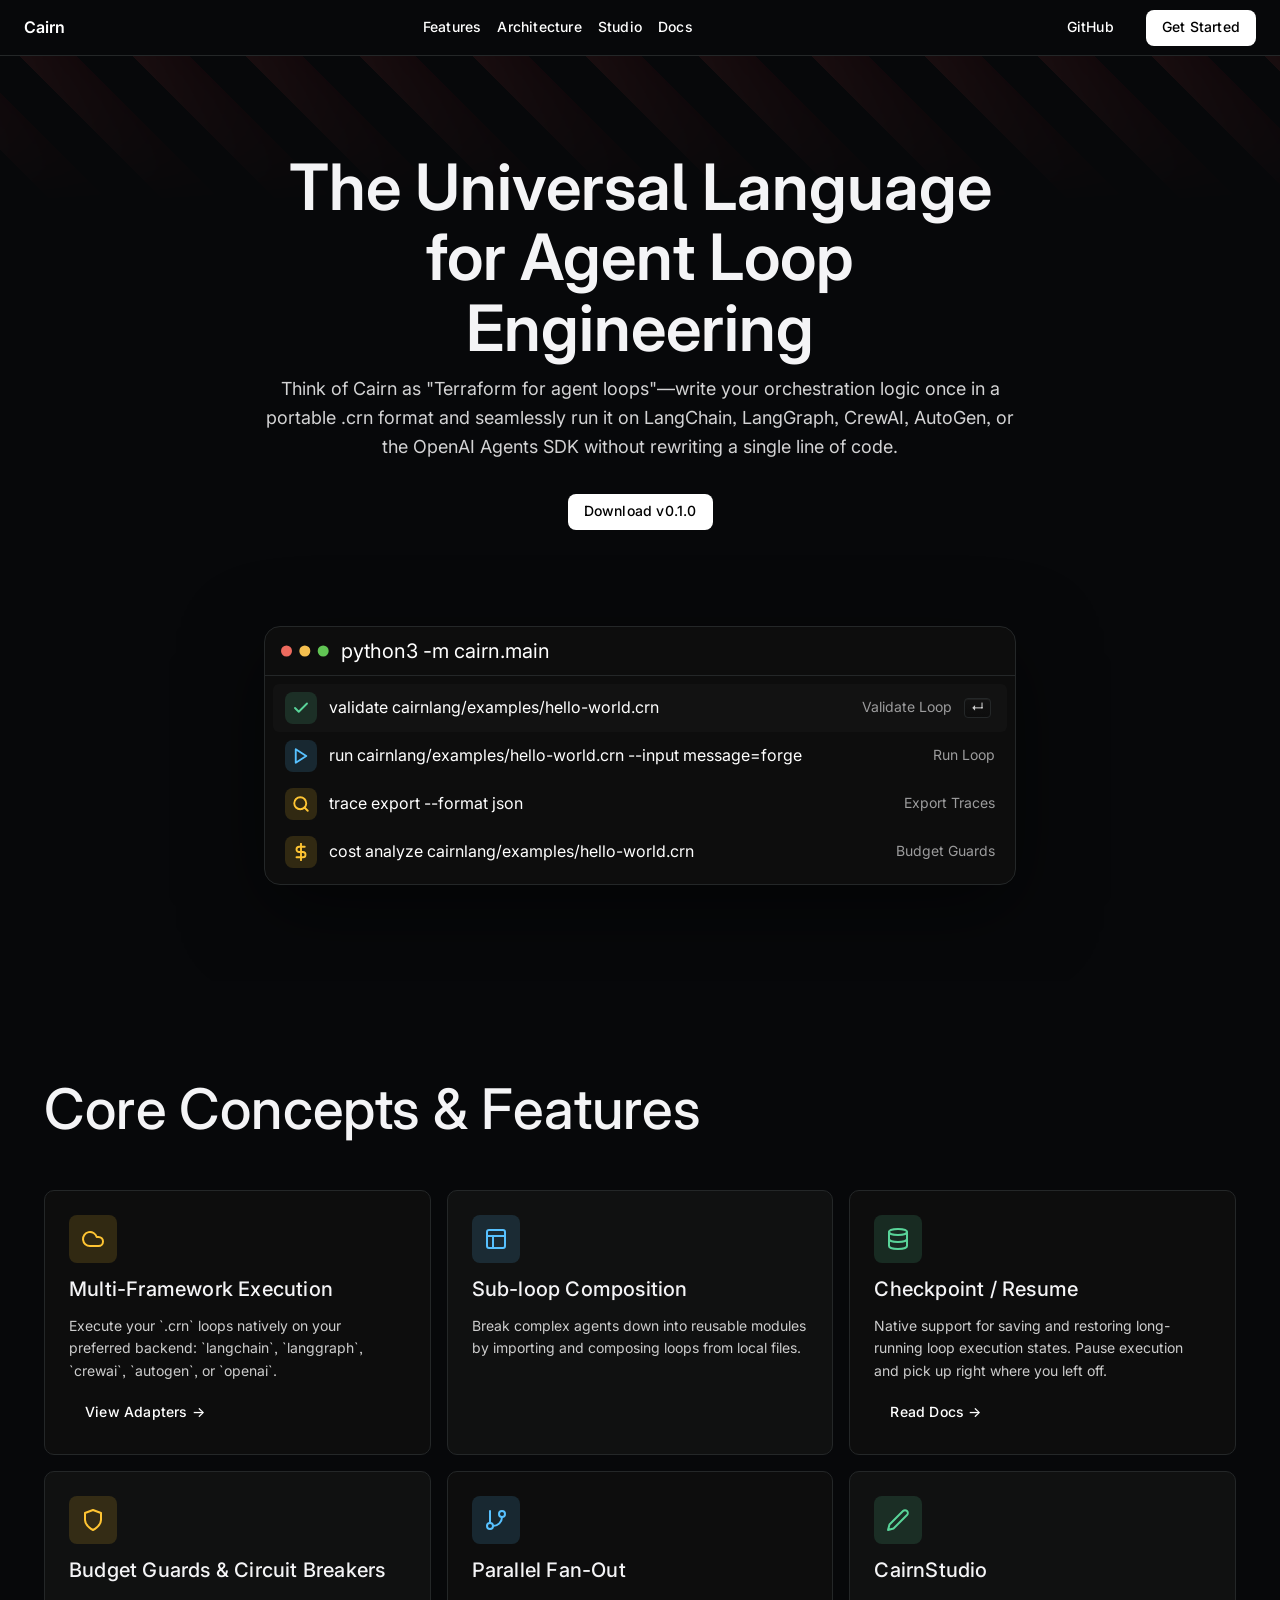
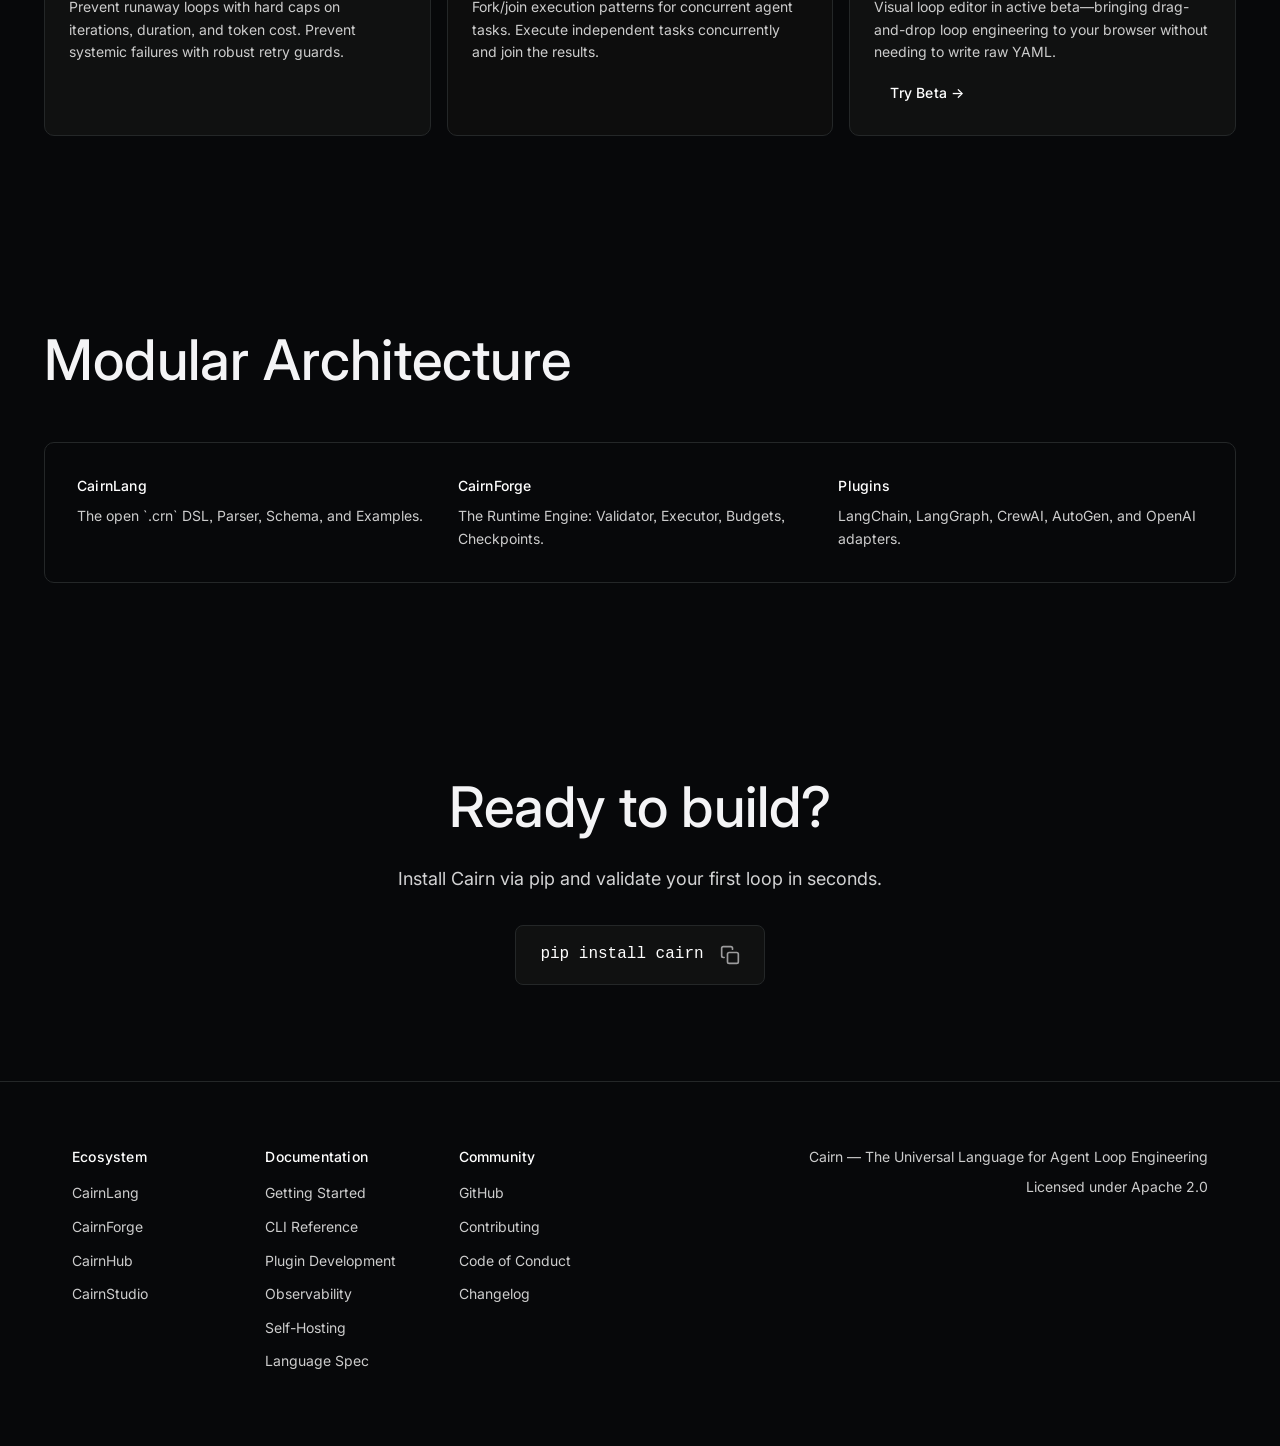
==== index.html @ 34c49c76 "docs: add landing page, design system, and hero illustration" ====
<!DOCTYPE html>
<html lang="en">
<head>
    <meta charset="UTF-8">
    <meta name="viewport" content="width=device-width, initial-scale=1.0">
    <title>Cairn — The Universal Language for Agent Loop Engineering</title>
    <link rel="preconnect" href="https://fonts.googleapis.com">
    <link rel="preconnect" href="https://fonts.gstatic.com" crossorigin>
    <link href="https://fonts.googleapis.com/css2?family=Inter:wght@400;500;600&display=swap" rel="stylesheet">
    <link rel="stylesheet" href="index.css">
    <style>
        html {
            scroll-behavior: smooth;
        }
    </style>
</head>
<body>

    <!-- Primary Nav -->
    <nav class="primary-nav">
        <a href="#" class="nav-brand">Cairn</a>
        <div class="nav-cluster">
            <a href="#features" class="nav-link">Features</a>
            <a href="#architecture" class="nav-link">Architecture</a>
            <a href="#studio" class="nav-link">Studio</a>
            <a href="#docs" class="nav-link">Docs</a>
        </div>
        <div class="nav-cluster">
            <a href="https://github.com/prantikmedhi/cairn" class="button-secondary" target="_blank" rel="noopener noreferrer">GitHub</a>
            <a href="#install" class="button-primary">Get Started</a>
        </div>
    </nav>

    <!-- Hero Stripe Band -->
    <section class="hero-stripe-band">
        <div class="container hero-content">
            <h1 class="display-xl">The Universal Language for Agent Loop Engineering</h1>
            <p class="body-lg">Think of Cairn as "Terraform for agent loops"—write your orchestration logic once in a portable .crn format and seamlessly run it on LangChain, LangGraph, CrewAI, AutoGen, or the OpenAI Agents SDK without rewriting a single line of code.</p>
            <a href="#install" class="button-primary" style="margin-bottom: 64px;">Download v0.1.0</a>
            
            <!-- Command Palette Mockup (CLI) -->
            <div class="command-palette-card">
                <div class="command-palette-header">
                    <svg width="52" height="12" viewBox="0 0 52 12" fill="none" xmlns="http://www.w3.org/2000/svg">
                        <circle cx="6" cy="6" r="6" fill="#ED6A5E"/>
                        <circle cx="26" cy="6" r="6" fill="#F4BF4F"/>
                        <circle cx="46" cy="6" r="6" fill="#61C554"/>
                    </svg>
                    <input type="text" class="command-palette-search" value="python3 -m cairn.main " readonly>
                </div>
                <div class="command-palette-body">
                    <div class="command-palette-row command-palette-row-active">
                        <div class="app-icon-tile green">
                            <svg width="18" height="18" viewBox="0 0 24 24" fill="none" stroke="currentColor" stroke-width="2.5" stroke-linecap="round" stroke-linejoin="round"><polyline points="20 6 9 17 4 12"></polyline></svg>
                        </div>
                        <span>validate cairnlang/examples/hello-world.crn</span>
                        <div class="palette-meta">
                            Validate Loop
                            <span class="keycap">↵</span>
                        </div>
                    </div>
                    <div class="command-palette-row">
                        <div class="app-icon-tile blue">
                            <svg width="18" height="18" viewBox="0 0 24 24" fill="none" stroke="currentColor" stroke-width="2.5" stroke-linecap="round" stroke-linejoin="round"><polygon points="5 3 19 12 5 21 5 3"></polygon></svg>
                        </div>
                        <span>run cairnlang/examples/hello-world.crn --input message=forge</span>
                        <div class="palette-meta">
                            Run Loop
                        </div>
                    </div>
                    <div class="command-palette-row">
                        <div class="app-icon-tile yellow">
                            <svg width="18" height="18" viewBox="0 0 24 24" fill="none" stroke="currentColor" stroke-width="2.5" stroke-linecap="round" stroke-linejoin="round"><circle cx="11" cy="11" r="8"></circle><line x1="21" y1="21" x2="16.65" y2="16.65"></line></svg>
                        </div>
                        <span>trace export --format json</span>
                        <div class="palette-meta">
                            Export Traces
                        </div>
                    </div>
                    <div class="command-palette-row">
                        <div class="app-icon-tile yellow">
                            <svg width="18" height="18" viewBox="0 0 24 24" fill="none" stroke="currentColor" stroke-width="2.5" stroke-linecap="round" stroke-linejoin="round"><line x1="12" y1="1" x2="12" y2="23"></line><path d="M17 5H9.5a3.5 3.5 0 0 0 0 7h5a3.5 3.5 0 0 1 0 7H6"></path></svg>
                        </div>
                        <span>cost analyze cairnlang/examples/hello-world.crn</span>
                        <div class="palette-meta">
                            Budget Guards
                        </div>
                    </div>
                </div>
            </div>
        </div>
    </section>

    <!-- Core Concepts / Features Section -->
    <section class="section" id="features">
        <div class="container">
            <h2 class="display-lg" style="margin-bottom: 48px;">Core Concepts & Features</h2>
            <div class="feature-grid">
                
                <div class="feature-card-dark">
                    <div class="app-icon-tile yellow" style="width: 48px; height: 48px;">
                        <svg width="24" height="24" viewBox="0 0 24 24" fill="none" stroke="currentColor" stroke-width="2" stroke-linecap="round" stroke-linejoin="round"><path d="M17.5 19H9a7 7 0 1 1 6.71-9h1.79a4.5 4.5 0 1 1 0 9Z"></path></svg>
                    </div>
                    <h3 class="heading-md">Multi-Framework Execution</h3>
                    <p class="body-sm text-mute">Execute your `.crn` loops natively on your preferred backend: `langchain`, `langgraph`, `crewai`, `autogen`, or `openai`.</p>
                    <a href="https://github.com/prantikmedhi/cairn/blob/main/docs/plugin-development.md" class="button-secondary" style="margin-top: auto; align-self: flex-start;" target="_blank" rel="noopener noreferrer">View Adapters →</a>
                </div>
                
                <div class="feature-card-dark" style="background-color: var(--surface-elevated);">
                    <div class="app-icon-tile blue" style="width: 48px; height: 48px;">
                        <svg width="24" height="24" viewBox="0 0 24 24" fill="none" stroke="currentColor" stroke-width="2" stroke-linecap="round" stroke-linejoin="round"><rect x="3" y="3" width="18" height="18" rx="2" ry="2"></rect><line x1="3" y1="9" x2="21" y2="9"></line><line x1="9" y1="21" x2="9" y2="9"></line></svg>
                    </div>
                    <h3 class="heading-md">Sub-loop Composition</h3>
                    <p class="body-sm text-mute">Break complex agents down into reusable modules by importing and composing loops from local files.</p>
                </div>
                
                <div class="feature-card-dark">
                    <div class="app-icon-tile green" style="width: 48px; height: 48px;">
                        <svg width="24" height="24" viewBox="0 0 24 24" fill="none" stroke="currentColor" stroke-width="2" stroke-linecap="round" stroke-linejoin="round"><ellipse cx="12" cy="5" rx="9" ry="3"></ellipse><path d="M21 12c0 1.66-4 3-9 3s-9-1.34-9-3"></path><path d="M3 5v14c0 1.66 4 3 9 3s9-1.34 9-3V5"></path></svg>
                    </div>
                    <h3 class="heading-md">Checkpoint / Resume</h3>
                    <p class="body-sm text-mute">Native support for saving and restoring long-running loop execution states. Pause execution and pick up right where you left off.</p>
                    <a href="https://github.com/prantikmedhi/cairn/blob/main/docs/getting-started.md" class="button-secondary" style="margin-top: auto; align-self: flex-start;" target="_blank" rel="noopener noreferrer">Read Docs →</a>
                </div>

                <div class="feature-card-dark" style="background-color: var(--surface-elevated);">
                    <div class="app-icon-tile yellow" style="width: 48px; height: 48px;">
                        <svg width="24" height="24" viewBox="0 0 24 24" fill="none" stroke="currentColor" stroke-width="2" stroke-linecap="round" stroke-linejoin="round"><path d="M12 22s8-4 8-10V5l-8-3-8 3v7c0 6 8 10 8 10z"></path></svg>
                    </div>
                    <h3 class="heading-md">Budget Guards & Circuit Breakers</h3>
                    <p class="body-sm text-mute">Prevent runaway loops with hard caps on iterations, duration, and token cost. Prevent systemic failures with robust retry guards.</p>
                </div>
                
                <div class="feature-card-dark">
                    <div class="app-icon-tile blue" style="width: 48px; height: 48px;">
                        <svg width="24" height="24" viewBox="0 0 24 24" fill="none" stroke="currentColor" stroke-width="2" stroke-linecap="round" stroke-linejoin="round"><line x1="6" y1="3" x2="6" y2="15"></line><circle cx="18" cy="6" r="3"></circle><circle cx="6" cy="18" r="3"></circle><path d="M18 9a9 9 0 0 1-9 9"></path></svg>
                    </div>
                    <h3 class="heading-md">Parallel Fan-Out</h3>
                    <p class="body-sm text-mute">Fork/join execution patterns for concurrent agent tasks. Execute independent tasks concurrently and join the results.</p>
                </div>
                
                <div class="feature-card-dark" style="background-color: var(--surface-elevated);" id="studio">
                    <div class="app-icon-tile green" style="width: 48px; height: 48px;">
                        <svg width="24" height="24" viewBox="0 0 24 24" fill="none" stroke="currentColor" stroke-width="2" stroke-linecap="round" stroke-linejoin="round"><path d="M17 3a2.828 2.828 0 1 1 4 4L7.5 20.5 2 22l1.5-5.5L17 3z"></path></svg>
                    </div>
                    <h3 class="heading-md">CairnStudio</h3>
                    <p class="body-sm text-mute">Visual loop editor in active beta—bringing drag-and-drop loop engineering to your browser without needing to write raw YAML.</p>
                    <a href="https://github.com/prantikmedhi/cairn/tree/main/cairnstudio" class="button-secondary" style="margin-top: auto; align-self: flex-start;" target="_blank" rel="noopener noreferrer">Try Beta →</a>
                </div>

            </div>
        </div>
    </section>

    <!-- Architecture Section -->
    <section class="section" id="architecture">
        <div class="container">
            <h2 class="display-lg" style="margin-bottom: 48px;">Modular Architecture</h2>
            <div class="feature-card-dark" style="background-color: var(--canvas); padding: var(--spacing-xxl);">
                <div class="feature-grid" style="grid-template-columns: repeat(3, 1fr);">
                    <div>
                        <h4 class="body-sm-strong" style="color: var(--on-dark); margin-bottom: 8px;">CairnLang</h4>
                        <p class="body-sm text-mute">The open `.crn` DSL, Parser, Schema, and Examples.</p>
                    </div>
                    <div>
                        <h4 class="body-sm-strong" style="color: var(--on-dark); margin-bottom: 8px;">CairnForge</h4>
                        <p class="body-sm text-mute">The Runtime Engine: Validator, Executor, Budgets, Checkpoints.</p>
                    </div>
                    <div>
                        <h4 class="body-sm-strong" style="color: var(--on-dark); margin-bottom: 8px;">Plugins</h4>
                        <p class="body-sm text-mute">LangChain, LangGraph, CrewAI, AutoGen, and OpenAI adapters.</p>
                    </div>
                </div>
            </div>
        </div>
    </section>

    <!-- Install Section -->
    <section class="section" id="install">
        <div class="container" style="text-align: center; max-width: 600px;">
            <h2 class="display-lg" style="margin-bottom: 24px;">Ready to build?</h2>
            <p class="body-lg" style="color: var(--charcoal); margin-bottom: 32px;">Install Cairn via pip and validate your first loop in seconds.</p>
            <div style="background-color: var(--surface-elevated); padding: 16px 24px; border-radius: var(--rounded-md); border: 1px solid var(--hairline); display: inline-flex; align-items: center; gap: 16px;">
                <code style="font-family: monospace; color: var(--on-dark); font-size: 16px; font-weight: 500;">pip install cairn</code>
                <div style="cursor: pointer; color: var(--mute); display: flex;" title="Copy to clipboard">
                    <svg width="20" height="20" viewBox="0 0 24 24" fill="none" stroke="currentColor" stroke-width="2" stroke-linecap="round" stroke-linejoin="round"><rect x="9" y="9" width="13" height="13" rx="2" ry="2"></rect><path d="M5 15H4a2 2 0 0 1-2-2V4a2 2 0 0 1 2-2h9a2 2 0 0 1 2 2v1"></path></svg>
                </div>
            </div>
        </div>
    </section>

    <!-- Footer -->
    <footer class="footer-section" id="docs">
        <div class="container">
            <div class="footer-grid">
                <div class="footer-col">
                    <h4 class="body-sm-strong">Ecosystem</h4>
                    <ul>
                        <li><a href="https://github.com/prantikmedhi/cairn/tree/main/cairnlang" class="body-sm" target="_blank" rel="noopener noreferrer">CairnLang</a></li>
                        <li><a href="https://github.com/prantikmedhi/cairn/tree/main/cairnforge" class="body-sm" target="_blank" rel="noopener noreferrer">CairnForge</a></li>
                        <li><a href="https://github.com/prantikmedhi/cairn/tree/main/cairnhub" class="body-sm" target="_blank" rel="noopener noreferrer">CairnHub</a></li>
                        <li><a href="https://github.com/prantikmedhi/cairn/tree/main/cairnstudio" class="body-sm" target="_blank" rel="noopener noreferrer">CairnStudio</a></li>
                    </ul>
                </div>
                <div class="footer-col">
                    <h4 class="body-sm-strong">Documentation</h4>
                    <ul>
                        <li><a href="https://github.com/prantikmedhi/cairn/blob/main/docs/getting-started.md" class="body-sm" target="_blank" rel="noopener noreferrer">Getting Started</a></li>
                        <li><a href="https://github.com/prantikmedhi/cairn/blob/main/docs/cli-reference.md" class="body-sm" target="_blank" rel="noopener noreferrer">CLI Reference</a></li>
                        <li><a href="https://github.com/prantikmedhi/cairn/blob/main/docs/plugin-development.md" class="body-sm" target="_blank" rel="noopener noreferrer">Plugin Development</a></li>
                        <li><a href="https://github.com/prantikmedhi/cairn/blob/main/docs/observability.md" class="body-sm" target="_blank" rel="noopener noreferrer">Observability</a></li>
                        <li><a href="https://github.com/prantikmedhi/cairn/blob/main/docs/self-hosting.md" class="body-sm" target="_blank" rel="noopener noreferrer">Self-Hosting</a></li>
                        <li><a href="https://github.com/prantikmedhi/cairn/blob/main/cairnlang/SPEC.md" class="body-sm" target="_blank" rel="noopener noreferrer">Language Spec</a></li>
                    </ul>
                </div>
                <div class="footer-col">
                    <h4 class="body-sm-strong">Community</h4>
                    <ul>
                        <li><a href="https://github.com/prantikmedhi/cairn" class="body-sm" target="_blank" rel="noopener noreferrer">GitHub</a></li>
                        <li><a href="https://github.com/prantikmedhi/cairn/blob/main/CONTRIBUTING.md" class="body-sm" target="_blank" rel="noopener noreferrer">Contributing</a></li>
                        <li><a href="https://github.com/prantikmedhi/cairn/blob/main/CODE_OF_CONDUCT.md" class="body-sm" target="_blank" rel="noopener noreferrer">Code of Conduct</a></li>
                        <li><a href="https://github.com/prantikmedhi/cairn/blob/main/CHANGELOG.md" class="body-sm" target="_blank" rel="noopener noreferrer">Changelog</a></li>
                    </ul>
                </div>
                <div class="footer-col" style="grid-column: span 3; text-align: right;">
                    <p class="body-sm text-mute" style="margin-bottom: 8px;">Cairn — The Universal Language for Agent Loop Engineering</p>
                    <p class="body-sm text-mute">Licensed under Apache 2.0</p>
                </div>
            </div>
        </div>
    </footer>

</body>
</html>
---- index.css ----
:root {
  /* Colors */
  --canvas: #07080a;
  --surface: #0d0d0d;
  --surface-elevated: #101111;
  --surface-card: #121212;
  --button-fg: #18191a;
  --hairline: #242728;
  --hairline-soft: rgba(255, 255, 255, 0.08);
  --hairline-strong: rgba(255, 255, 255, 0.16);
  
  --primary: #ffffff;
  --primary-pressed: #e8e8e8;
  --on-primary: #000000;
  
  --ink: #f4f4f6;
  --body: #cdcdcd;
  --charcoal: #d3d3d4;
  --mute: #9c9c9d;
  --ash: #6a6b6c;
  --stone: #434345;
  --on-dark: #ffffff;
  --on-dark-mute: rgba(255, 255, 255, 0.72);
  
  --accent-blue: #57c1ff;
  --accent-blue-soft: rgba(87, 193, 255, 0.15);
  --accent-red: #ff6161;
  --accent-red-soft: rgba(255, 97, 97, 0.15);
  --accent-green: #59d499;
  --accent-green-soft: rgba(89, 212, 153, 0.15);
  --accent-yellow: #ffc533;
  --accent-yellow-soft: rgba(255, 197, 51, 0.15);
  
  --hero-stripe-start: #ff5757;
  --hero-stripe-end: #a1131a;
  --key-bg-start: #121212;
  --key-bg-end: #0d0d0d;
  
  /* Border Radius */
  --rounded-none: 0px;
  --rounded-xs: 4px;
  --rounded-sm: 6px;
  --rounded-md: 8px;
  --rounded-lg: 10px;
  --rounded-xl: 16px;
  --rounded-full: 9999px;
  
  /* Spacing */
  --spacing-xxs: 2px;
  --spacing-xs: 4px;
  --spacing-sm: 8px;
  --spacing-md: 12px;
  --spacing-lg: 16px;
  --spacing-xl: 24px;
  --spacing-xxl: 32px;
  --spacing-section: 96px;
}

* {
  box-sizing: border-box;
  margin: 0;
  padding: 0;
}

body {
  background-color: var(--canvas);
  color: var(--body);
  font-family: 'Inter', system-ui, sans-serif;
  font-feature-settings: "calt", "kern", "liga", "ss03";
  line-height: 1.6;
  -webkit-font-smoothing: antialiased;
}

/* Typography Hierarchy */
.display-xl {
  font-size: 64px;
  font-weight: 600;
  line-height: 1.1;
  letter-spacing: 0;
  color: var(--ink);
  font-feature-settings: "kern", "ss02", "ss03", "ss08";
}

.display-lg {
  font-size: 56px;
  font-weight: 500;
  line-height: 1.17;
  letter-spacing: 0.2px;
  color: var(--ink);
}

.heading-xl {
  font-size: 24px;
  font-weight: 500;
  line-height: 1.6;
  letter-spacing: 0.2px;
  color: var(--ink);
}

.heading-lg {
  font-size: 22px;
  font-weight: 500;
  line-height: 1.15;
  letter-spacing: 0;
  color: var(--ink);
}

.heading-md {
  font-size: 20px;
  font-weight: 500;
  line-height: 1.4;
  letter-spacing: 0.2px;
  color: var(--ink);
}

.heading-sm {
  font-size: 18px;
  font-weight: 500;
  line-height: 1.4;
  letter-spacing: 0.2px;
  color: var(--ink);
}

.body-lg {
  font-size: 18px;
  font-weight: 400;
  line-height: 1.6;
  letter-spacing: 0;
}

.body-md {
  font-size: 16px;
  font-weight: 400;
  line-height: 1.6;
  letter-spacing: 0;
}

.body-strong {
  font-size: 16px;
  font-weight: 500;
  line-height: 1.4;
  letter-spacing: 0.2px;
}

.body-sm {
  font-size: 14px;
  font-weight: 400;
  line-height: 1.6;
  letter-spacing: 0;
}

.body-sm-strong {
  font-size: 14px;
  font-weight: 500;
  line-height: 1.6;
  letter-spacing: 0.2px;
}

.caption-md {
  font-size: 13px;
  font-weight: 400;
  line-height: 1.4;
  letter-spacing: 0.1px;
}

.caption-sm {
  font-size: 12px;
  font-weight: 400;
  line-height: 1.5;
  letter-spacing: 0.4px;
}

a {
  color: var(--on-dark);
  text-decoration: none;
}

a:hover {
  text-decoration: underline;
}

a.button-primary, a.button-secondary {
  text-decoration: none;
}

/* Layout */
.container {
  max-width: 1240px;
  margin: 0 auto;
  padding: 0 24px;
}

.section {
  padding: var(--spacing-section) 0;
}

/* Components */

/* Buttons */
.button-primary {
  display: inline-flex;
  align-items: center;
  justify-content: center;
  background-color: var(--primary);
  color: var(--on-primary);
  font-size: 14px;
  font-weight: 500;
  line-height: 1.6;
  letter-spacing: 0.2px;
  padding: 8px 16px;
  border-radius: var(--rounded-md);
  border: none;
  cursor: pointer;
  transition: background-color 0.15s ease;
  height: 36px;
}

.button-primary:hover,
.button-primary:active {
  background-color: var(--primary-pressed);
}

.button-secondary {
  display: inline-flex;
  align-items: center;
  justify-content: center;
  background-color: transparent;
  color: var(--on-dark);
  font-size: 14px;
  font-weight: 500;
  line-height: 1.6;
  letter-spacing: 0.2px;
  padding: 8px 16px;
  border-radius: var(--rounded-md);
  border: none;
  cursor: pointer;
  transition: opacity 0.15s ease;
  height: 36px;
}

.button-secondary:hover {
  opacity: 0.8;
}

.button-tertiary {
  display: inline-flex;
  align-items: center;
  justify-content: center;
  background-color: var(--surface-elevated);
  color: var(--on-dark);
  font-size: 14px;
  font-weight: 500;
  line-height: 1.6;
  letter-spacing: 0.2px;
  padding: 8px 16px;
  border-radius: var(--rounded-md);
  border: none;
  cursor: pointer;
  height: 36px;
}

.button-tertiary:hover {
  background-color: var(--hairline);
}

/* Nav */
.primary-nav {
  display: flex;
  align-items: center;
  justify-content: space-between;
  height: 56px;
  border-bottom: 1px solid var(--hairline);
  padding: 0 24px;
}

.nav-cluster {
  display: flex;
  align-items: center;
  gap: var(--spacing-lg);
}

.nav-link {
  color: var(--on-dark);
  font-size: 14px;
  font-weight: 500;
  letter-spacing: 0.2px;
  text-decoration: none;
}

.nav-link:hover {
  text-decoration: none;
  opacity: 0.8;
}

.nav-brand {
  font-size: 16px;
  font-weight: 600;
  color: var(--on-dark);
  text-decoration: none;
}
.nav-brand:hover {
  text-decoration: none;
}

/* Hero Stripe */
.hero-stripe-band {
  position: relative;
  overflow: hidden;
  padding: var(--spacing-section) 0;
}

.hero-stripe-band::before {
  content: "";
  position: absolute;
  top: -150px;
  left: 0;
  right: 0;
  height: 300px;
  background: repeating-linear-gradient(
    45deg,
    transparent,
    transparent 40px,
    var(--hero-stripe-start) 40px,
    var(--hero-stripe-end) 80px
  );
  opacity: 0.15;
  mask-image: linear-gradient(to bottom, black 0%, transparent 100%);
  -webkit-mask-image: linear-gradient(to bottom, black 0%, transparent 100%);
  z-index: 0;
}

.hero-content {
  position: relative;
  z-index: 1;
  text-align: center;
  max-width: 800px;
  margin: 0 auto;
}

.hero-content .display-xl {
  margin-bottom: var(--spacing-md);
}

.hero-content .body-lg {
  margin-bottom: var(--spacing-xxl);
  color: var(--charcoal);
}

/* Keycap */
.keycap {
  display: inline-flex;
  align-items: center;
  justify-content: center;
  background: linear-gradient(to bottom, var(--key-bg-start), var(--key-bg-end));
  border: 1px solid var(--hairline);
  color: var(--body);
  font-size: 13px;
  font-weight: 400;
  padding: 1px 6px;
  height: 20px;
  border-radius: var(--rounded-xs);
  margin: 0 4px;
  box-shadow: inset 0 1px 0 rgba(255,255,255,0.05);
}

/* Cards */
.feature-card-dark {
  background-color: var(--surface);
  border: 1px solid var(--hairline);
  border-radius: var(--rounded-lg);
  padding: var(--spacing-xl);
  display: flex;
  flex-direction: column;
  gap: var(--spacing-md);
}

.feature-grid {
  display: grid;
  grid-template-columns: repeat(3, 1fr);
  gap: var(--spacing-lg);
}

/* Command Palette Mockup */
.command-palette-card {
  background-color: var(--surface);
  border: 1px solid var(--hairline);
  border-radius: var(--rounded-xl);
  overflow: hidden;
  margin-top: var(--spacing-xxl);
  box-shadow: 0 24px 80px rgba(0,0,0,0.5); /* Not in spec strictly but mockups imply depth visually on page even if no dropshadows on cards. Wait, spec says "no drop shadows in the system". Removed shadow. */
  width: 100%;
  max-width: 800px;
  margin-left: auto;
  margin-right: auto;
  text-align: left;
}

.command-palette-header {
  display: flex;
  align-items: center;
  padding: 12px 16px;
  border-bottom: 1px solid var(--hairline);
}

.command-palette-search {
  background: transparent;
  border: none;
  color: var(--on-dark);
  font-size: 20px;
  width: 100%;
  margin-left: 12px;
  outline: none;
  font-family: 'Inter', sans-serif;
  font-weight: 400;
}

.command-palette-body {
  padding: 8px;
}

.command-palette-row {
  display: flex;
  align-items: center;
  padding: 8px 12px;
  border-radius: var(--rounded-sm);
  color: var(--on-dark);
  font-size: 16px;
  cursor: default;
}

.command-palette-row-active {
  background-color: var(--surface-card);
}

.app-icon-tile {
  width: 32px;
  height: 32px;
  border-radius: var(--rounded-md);
  background-color: var(--surface-card);
  margin-right: 12px;
  display: flex;
  align-items: center;
  justify-content: center;
  font-size: 16px;
}

.app-icon-tile.yellow { background-color: var(--accent-yellow-soft); color: var(--accent-yellow); }
.app-icon-tile.blue { background-color: var(--accent-blue-soft); color: var(--accent-blue); }
.app-icon-tile.green { background-color: var(--accent-green-soft); color: var(--accent-green); }

.palette-meta {
  margin-left: auto;
  display: flex;
  align-items: center;
  gap: 8px;
  color: var(--mute);
  font-size: 14px;
}

/* Footer */
.footer-section {
  border-top: 1px solid var(--hairline);
  padding: 64px 48px;
}

.footer-grid {
  display: grid;
  grid-template-columns: repeat(6, 1fr);
  gap: var(--spacing-xl);
}

.footer-col h4 {
  color: var(--on-dark);
  margin-bottom: var(--spacing-md);
}

.footer-col ul {
  list-style: none;
}

.footer-col ul li {
  margin-bottom: var(--spacing-sm);
}

.footer-col ul li a {
  color: var(--body);
}

@media (max-width: 1024px) {
  .feature-grid {
    grid-template-columns: repeat(2, 1fr);
  }
}

@media (max-width: 768px) {
  .feature-grid {
    grid-template-columns: 1fr;
  }
  .display-xl {
    font-size: 44px;
  }
  .footer-grid {
    grid-template-columns: repeat(3, 1fr);
  }
}

@media (max-width: 480px) {
  .display-xl {
    font-size: 36px;
  }
  .footer-grid {
    grid-template-columns: 1fr;
  }
}
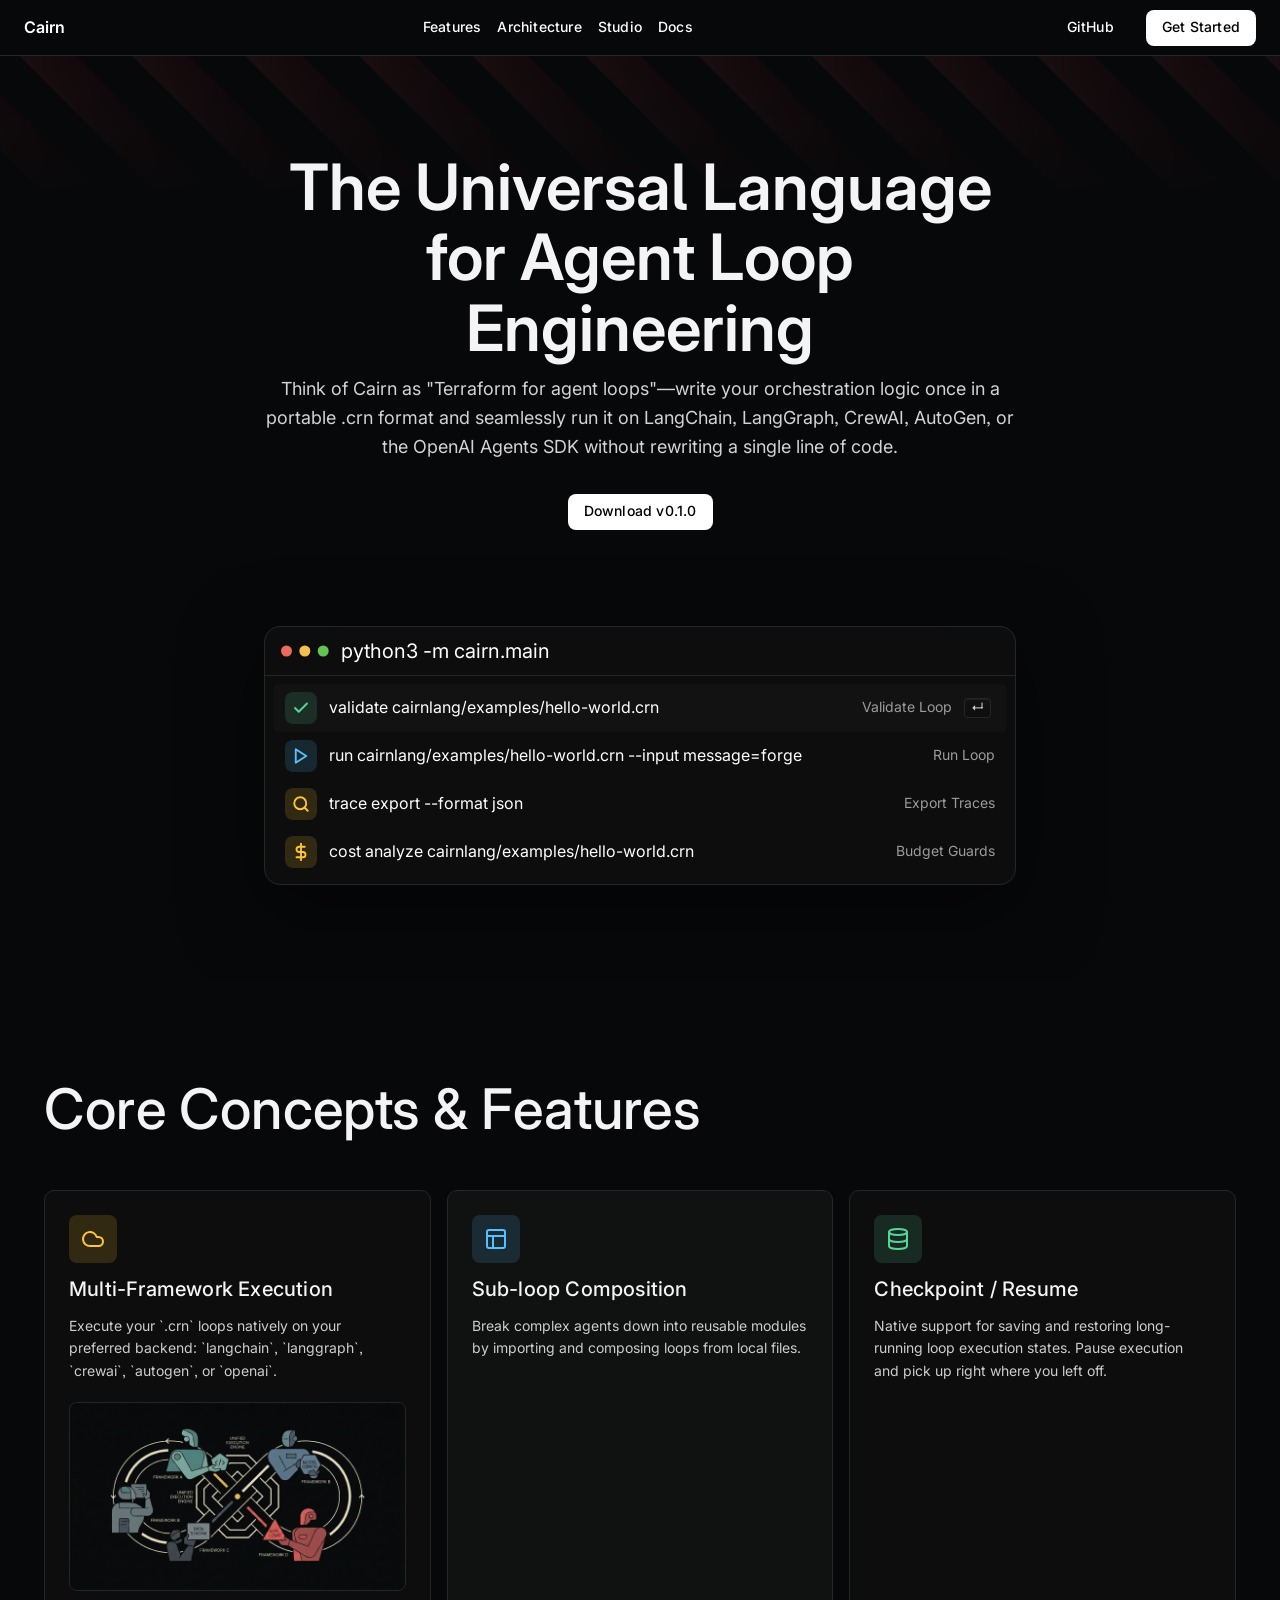
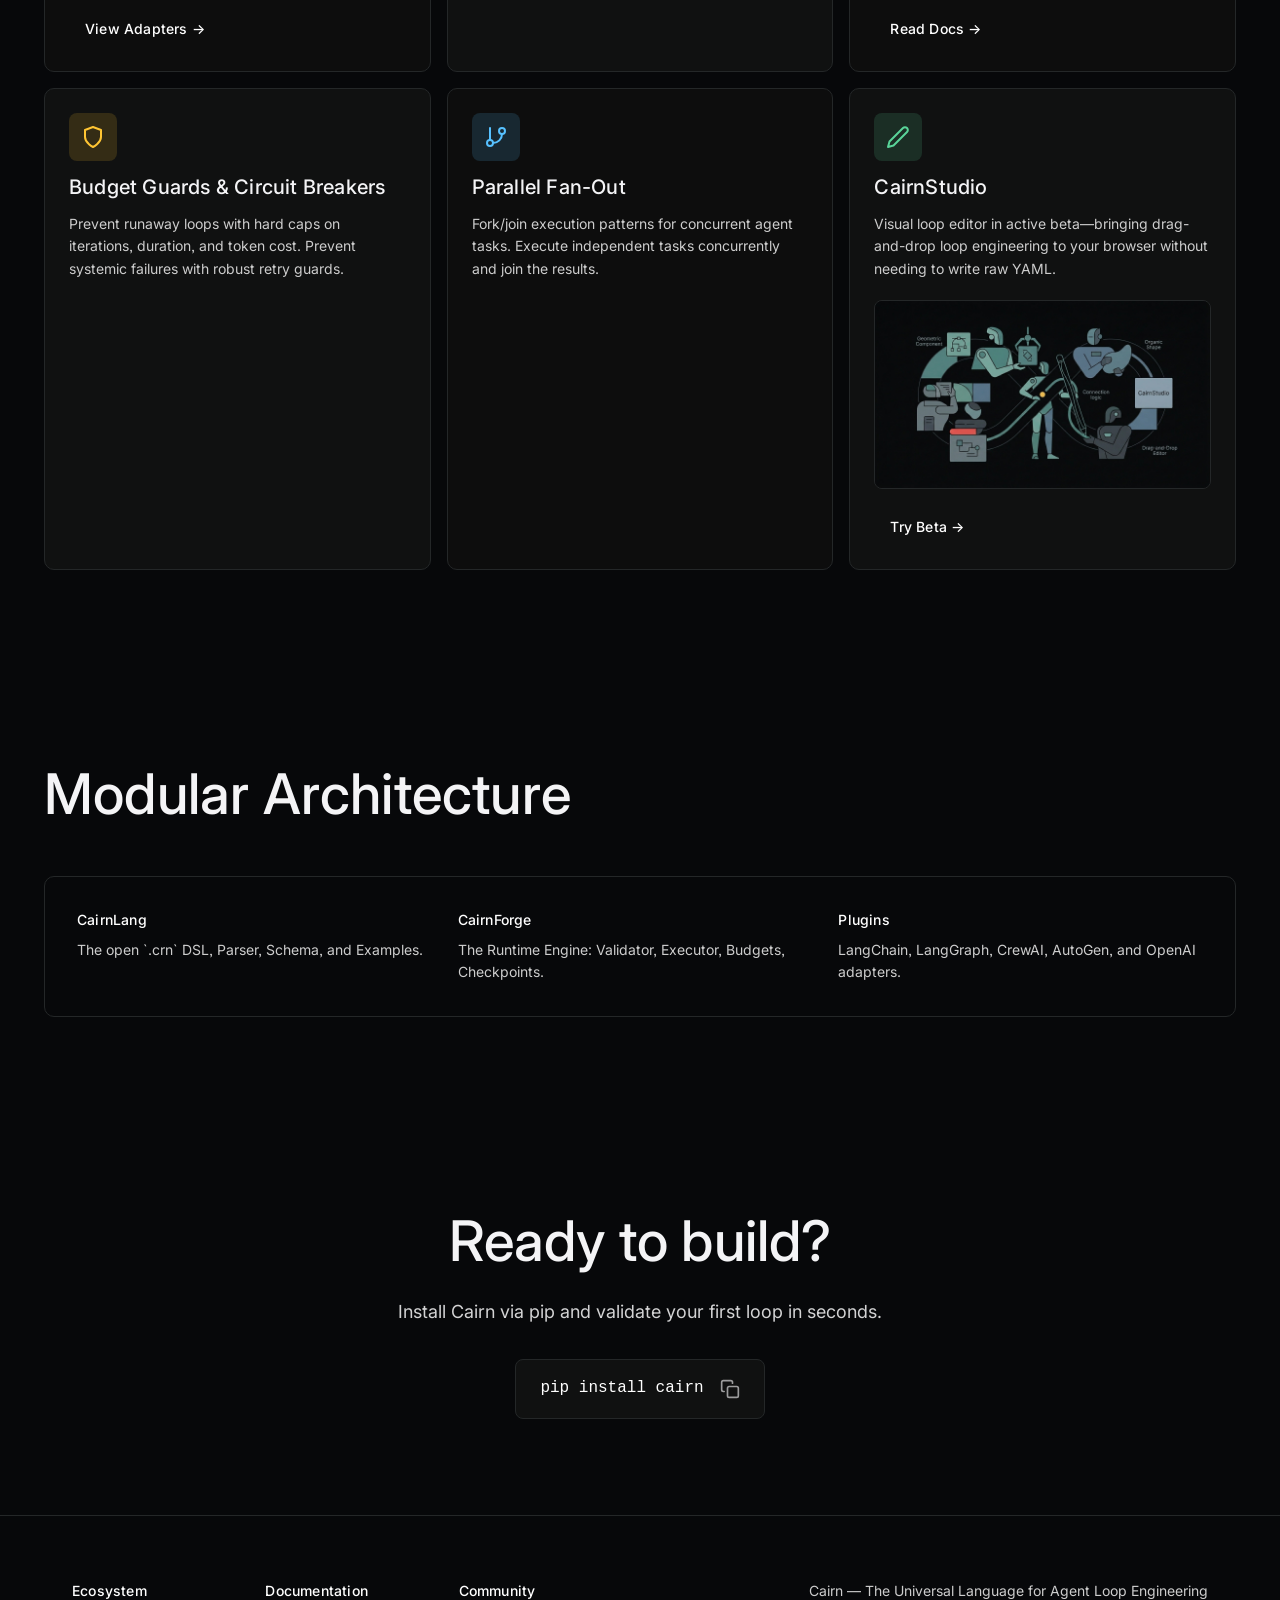
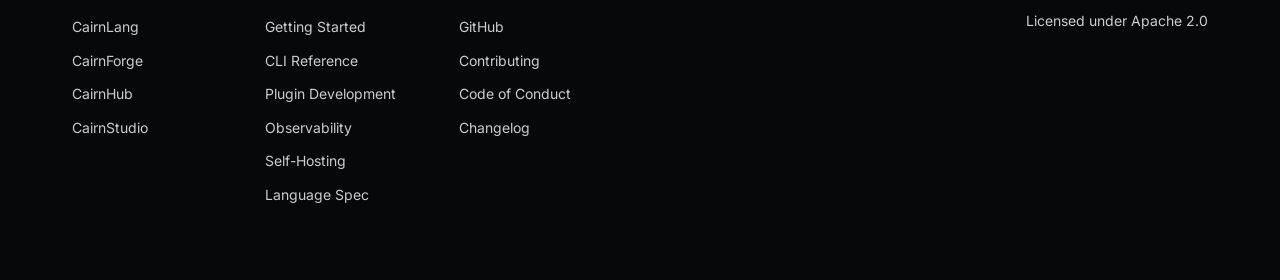
==== commit 651554a6: "docs: update illustrations to consistent flat vector aesthetic" ====
--- a/index.html
+++ b/index.html
@@ -4,6 +4,13 @@
     <meta charset="UTF-8">
     <meta name="viewport" content="width=device-width, initial-scale=1.0">
     <title>Cairn — The Universal Language for Agent Loop Engineering</title>
+    <!-- Open Graph Meta Tags -->
+    <meta property="og:title" content="Cairn — The Universal Language for Agent Loop Engineering">
+    <meta property="og:description" content="Think of Cairn as 'Terraform for agent loops'—write your orchestration logic once in a portable .crn format and seamlessly run it on LangChain, LangGraph, CrewAI, AutoGen, or the OpenAI Agents SDK.">
+    <meta property="og:image" content="https://raw.githubusercontent.com/prantikmedhi/cairn/main/docs/assets/cairn_og_image.jpg">
+    <meta property="og:url" content="https://github.com/prantikmedhi/cairn">
+    <meta property="og:type" content="website">
+    <meta name="twitter:card" content="summary_large_image">
     <link rel="preconnect" href="https://fonts.googleapis.com">
     <link rel="preconnect" href="https://fonts.gstatic.com" crossorigin>
     <link href="https://fonts.googleapis.com/css2?family=Inter:wght@400;500;600&display=swap" rel="stylesheet">
@@ -103,6 +110,7 @@
                     </div>
                     <h3 class="heading-md">Multi-Framework Execution</h3>
                     <p class="body-sm text-mute">Execute your `.crn` loops natively on your preferred backend: `langchain`, `langgraph`, `crewai`, `autogen`, or `openai`.</p>
+                    <img src="docs/assets/cairn_frameworks.jpg" alt="Frameworks Illustration" style="width: 100%; border-radius: var(--rounded-md); border: 1px solid var(--hairline); margin: 8px 0;">
                     <a href="https://github.com/prantikmedhi/cairn/blob/main/docs/plugin-development.md" class="button-secondary" style="margin-top: auto; align-self: flex-start;" target="_blank" rel="noopener noreferrer">View Adapters →</a>
                 </div>
                 
@@ -145,6 +153,7 @@
                     </div>
                     <h3 class="heading-md">CairnStudio</h3>
                     <p class="body-sm text-mute">Visual loop editor in active beta—bringing drag-and-drop loop engineering to your browser without needing to write raw YAML.</p>
+                    <img src="docs/assets/cairn_studio.jpg" alt="CairnStudio Interface" style="width: 100%; border-radius: var(--rounded-md); border: 1px solid var(--hairline); margin: 8px 0;">
                     <a href="https://github.com/prantikmedhi/cairn/tree/main/cairnstudio" class="button-secondary" style="margin-top: auto; align-self: flex-start;" target="_blank" rel="noopener noreferrer">Try Beta →</a>
                 </div>
 
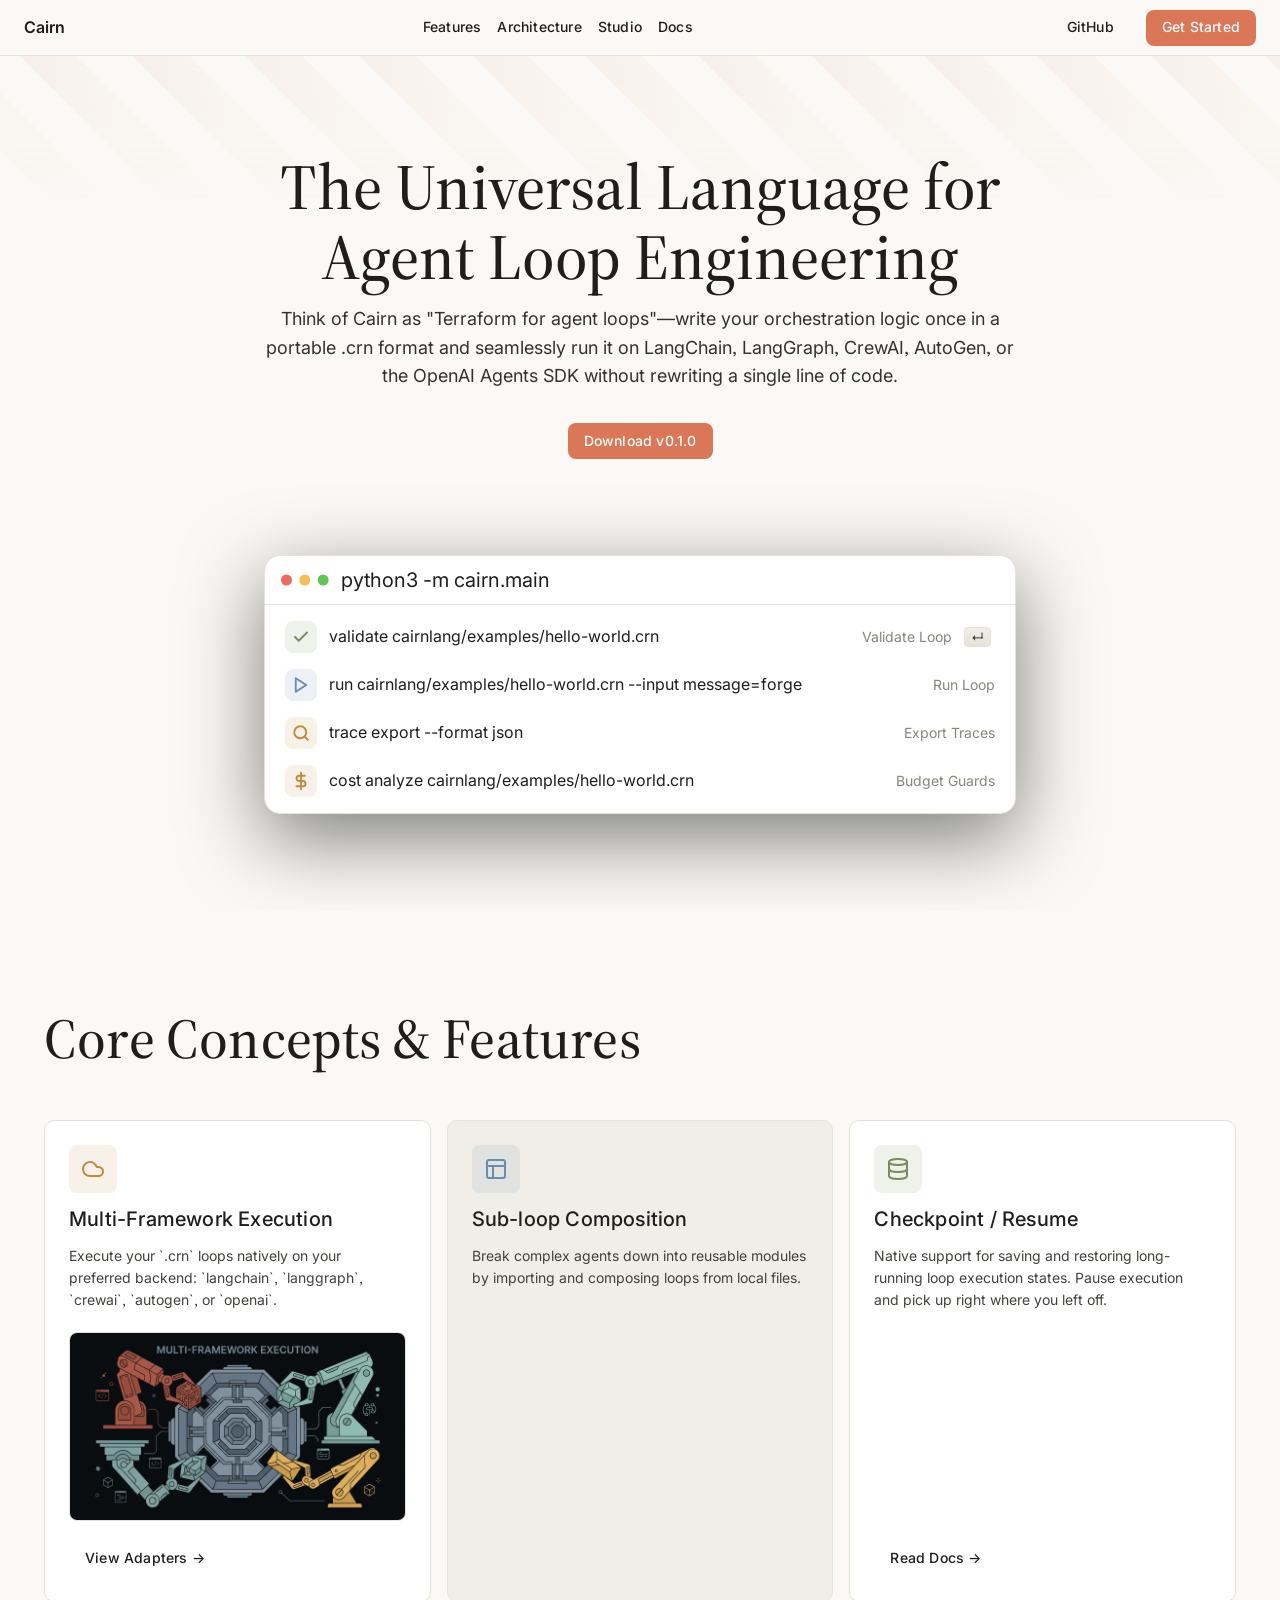
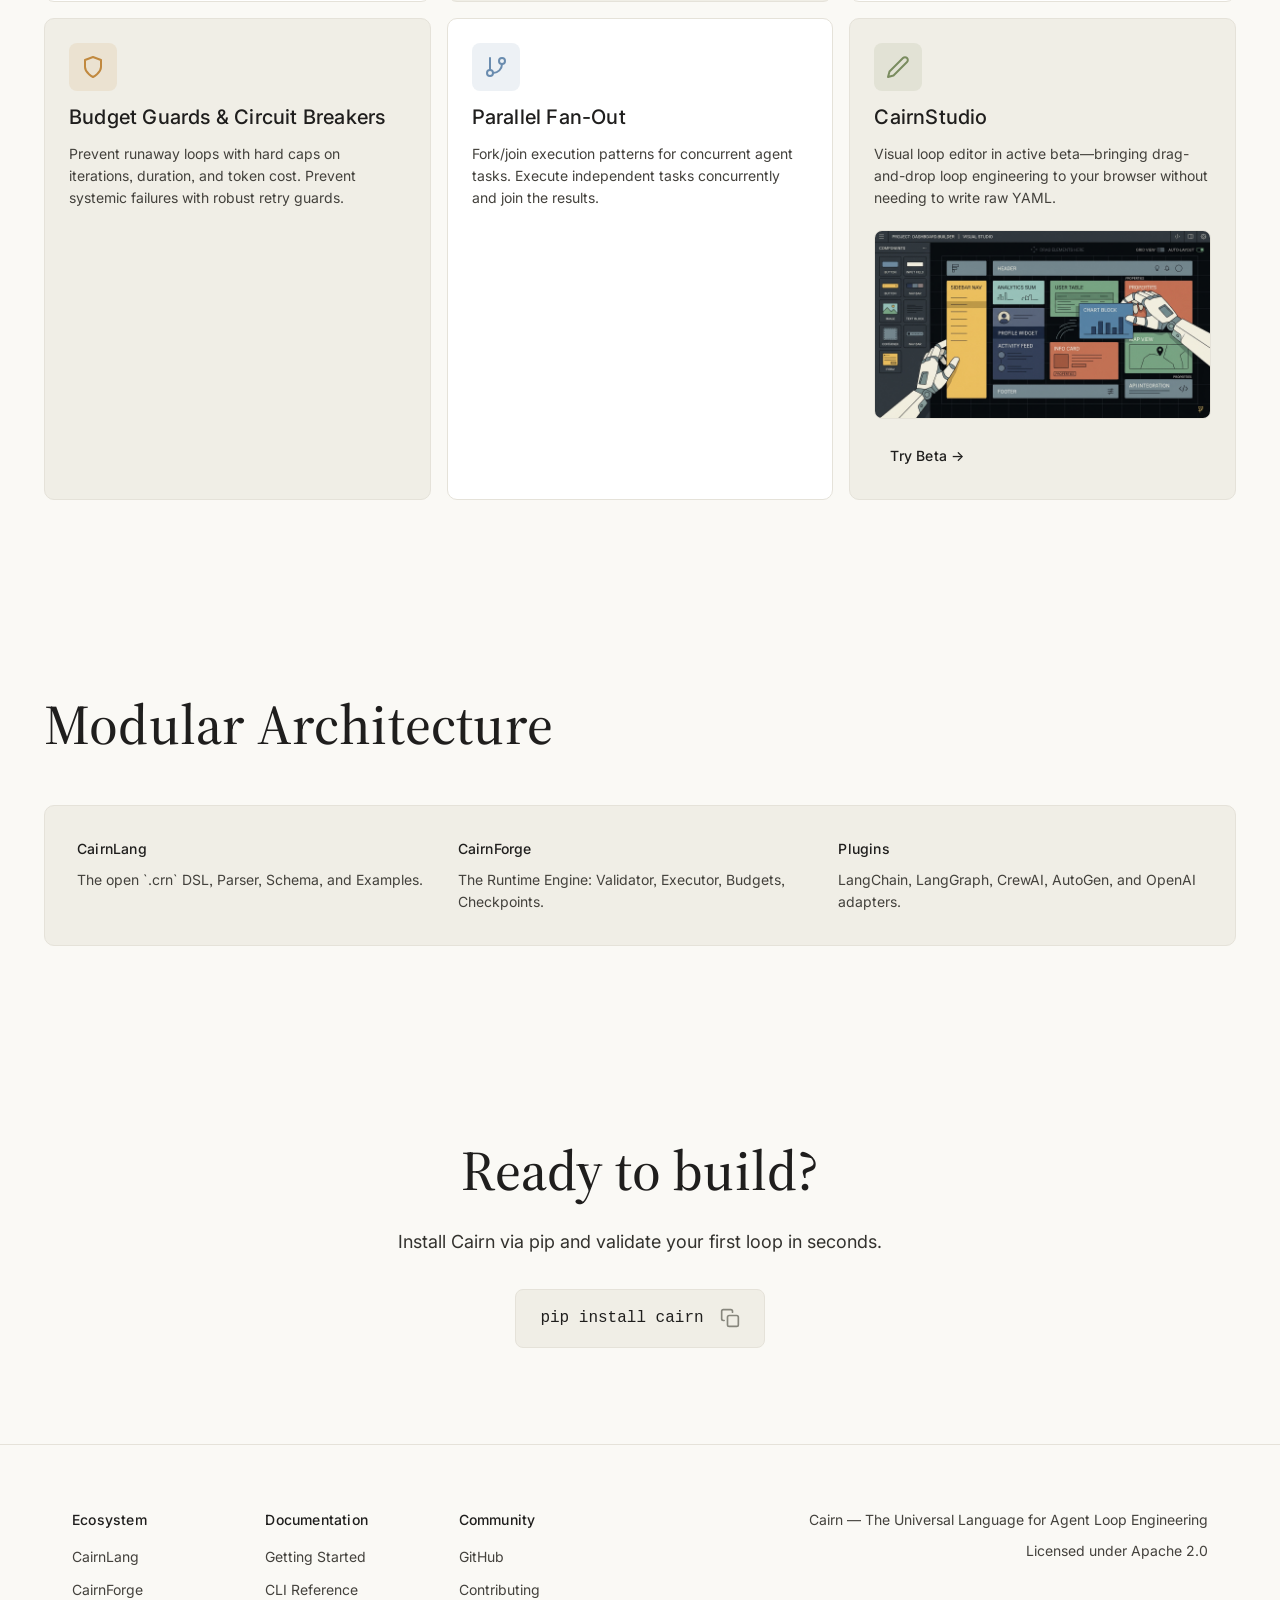
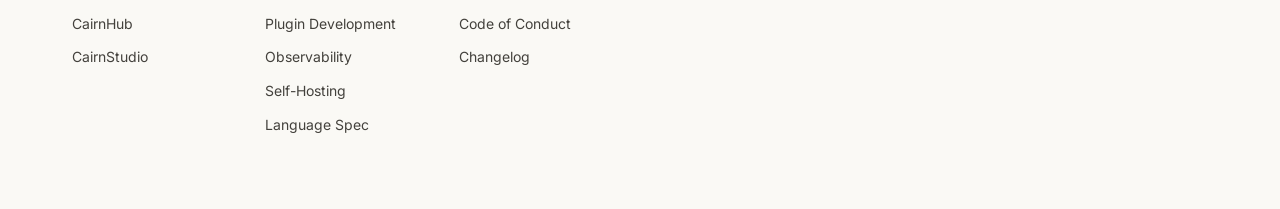
==== commit 4d9829ca: "feat(design): apply Claude-style warm light theme to landing page Swap dark near-black theme for cre" ====
--- a/index.html
+++ b/index.html
@@ -13,7 +13,7 @@
     <meta name="twitter:card" content="summary_large_image">
     <link rel="preconnect" href="https://fonts.googleapis.com">
     <link rel="preconnect" href="https://fonts.gstatic.com" crossorigin>
-    <link href="https://fonts.googleapis.com/css2?family=Inter:wght@400;500;600&display=swap" rel="stylesheet">
+    <link href="https://fonts.googleapis.com/css2?family=Inter:wght@400;500;600&family=Source+Serif+4:opsz,wght@8..60,400;8..60,500;8..60,600&display=swap" rel="stylesheet">
     <link rel="stylesheet" href="index.css">
     <style>
         html {
@@ -165,7 +165,7 @@
     <section class="section" id="architecture">
         <div class="container">
             <h2 class="display-lg" style="margin-bottom: 48px;">Modular Architecture</h2>
-            <div class="feature-card-dark" style="background-color: var(--canvas); padding: var(--spacing-xxl);">
+            <div class="feature-card-dark" style="background-color: var(--surface-elevated); padding: var(--spacing-xxl);">
                 <div class="feature-grid" style="grid-template-columns: repeat(3, 1fr);">
                     <div>
                         <h4 class="body-sm-strong" style="color: var(--on-dark); margin-bottom: 8px;">CairnLang</h4>
--- a/index.css
+++ b/index.css
@@ -1,40 +1,40 @@
 :root {
-  /* Colors */
-  --canvas: #07080a;
-  --surface: #0d0d0d;
-  --surface-elevated: #101111;
-  --surface-card: #121212;
-  --button-fg: #18191a;
-  --hairline: #242728;
-  --hairline-soft: rgba(255, 255, 255, 0.08);
-  --hairline-strong: rgba(255, 255, 255, 0.16);
-  
-  --primary: #ffffff;
-  --primary-pressed: #e8e8e8;
-  --on-primary: #000000;
-  
-  --ink: #f4f4f6;
-  --body: #cdcdcd;
-  --charcoal: #d3d3d4;
-  --mute: #9c9c9d;
-  --ash: #6a6b6c;
-  --stone: #434345;
-  --on-dark: #ffffff;
-  --on-dark-mute: rgba(255, 255, 255, 0.72);
-  
-  --accent-blue: #57c1ff;
-  --accent-blue-soft: rgba(87, 193, 255, 0.15);
-  --accent-red: #ff6161;
-  --accent-red-soft: rgba(255, 97, 97, 0.15);
-  --accent-green: #59d499;
-  --accent-green-soft: rgba(89, 212, 153, 0.15);
-  --accent-yellow: #ffc533;
-  --accent-yellow-soft: rgba(255, 197, 51, 0.15);
-  
-  --hero-stripe-start: #ff5757;
-  --hero-stripe-end: #a1131a;
-  --key-bg-start: #121212;
-  --key-bg-end: #0d0d0d;
+  /* Colors — Claude-style warm light theme */
+  --canvas: #faf9f5;
+  --surface: #ffffff;
+  --surface-elevated: #f0eee6;
+  --surface-card: #ffffff;
+  --button-fg: #ffffff;
+  --hairline: #e5e2d9;
+  --hairline-soft: rgba(31, 30, 28, 0.06);
+  --hairline-strong: rgba(31, 30, 28, 0.14);
+
+  --primary: #d97757;
+  --primary-pressed: #c2643f;
+  --on-primary: #ffffff;
+
+  --ink: #1f1e1d;
+  --body: #43413c;
+  --charcoal: #33322e;
+  --mute: #87867d;
+  --ash: #a8a599;
+  --stone: #d8d5c9;
+  --on-dark: #1f1e1d;
+  --on-dark-mute: rgba(31, 30, 28, 0.72);
+
+  --accent-blue: #6a8caf;
+  --accent-blue-soft: rgba(106, 140, 175, 0.12);
+  --accent-red: #bd5d3a;
+  --accent-red-soft: rgba(189, 93, 58, 0.12);
+  --accent-green: #7a8c5f;
+  --accent-green-soft: rgba(122, 140, 95, 0.12);
+  --accent-yellow: #c1893f;
+  --accent-yellow-soft: rgba(193, 137, 63, 0.12);
+
+  --hero-stripe-start: #d97757;
+  --hero-stripe-end: #edb08a;
+  --key-bg-start: #f0eee6;
+  --key-bg-end: #e5e2d9;
   
   /* Border Radius */
   --rounded-none: 0px;
@@ -73,8 +73,9 @@
 
 /* Typography Hierarchy */
 .display-xl {
+  font-family: 'Source Serif 4', Georgia, serif;
   font-size: 64px;
-  font-weight: 600;
+  font-weight: 500;
   line-height: 1.1;
   letter-spacing: 0;
   color: var(--ink);
@@ -82,6 +83,7 @@
 }
 
 .display-lg {
+  font-family: 'Source Serif 4', Georgia, serif;
   font-size: 56px;
   font-weight: 500;
   line-height: 1.17;
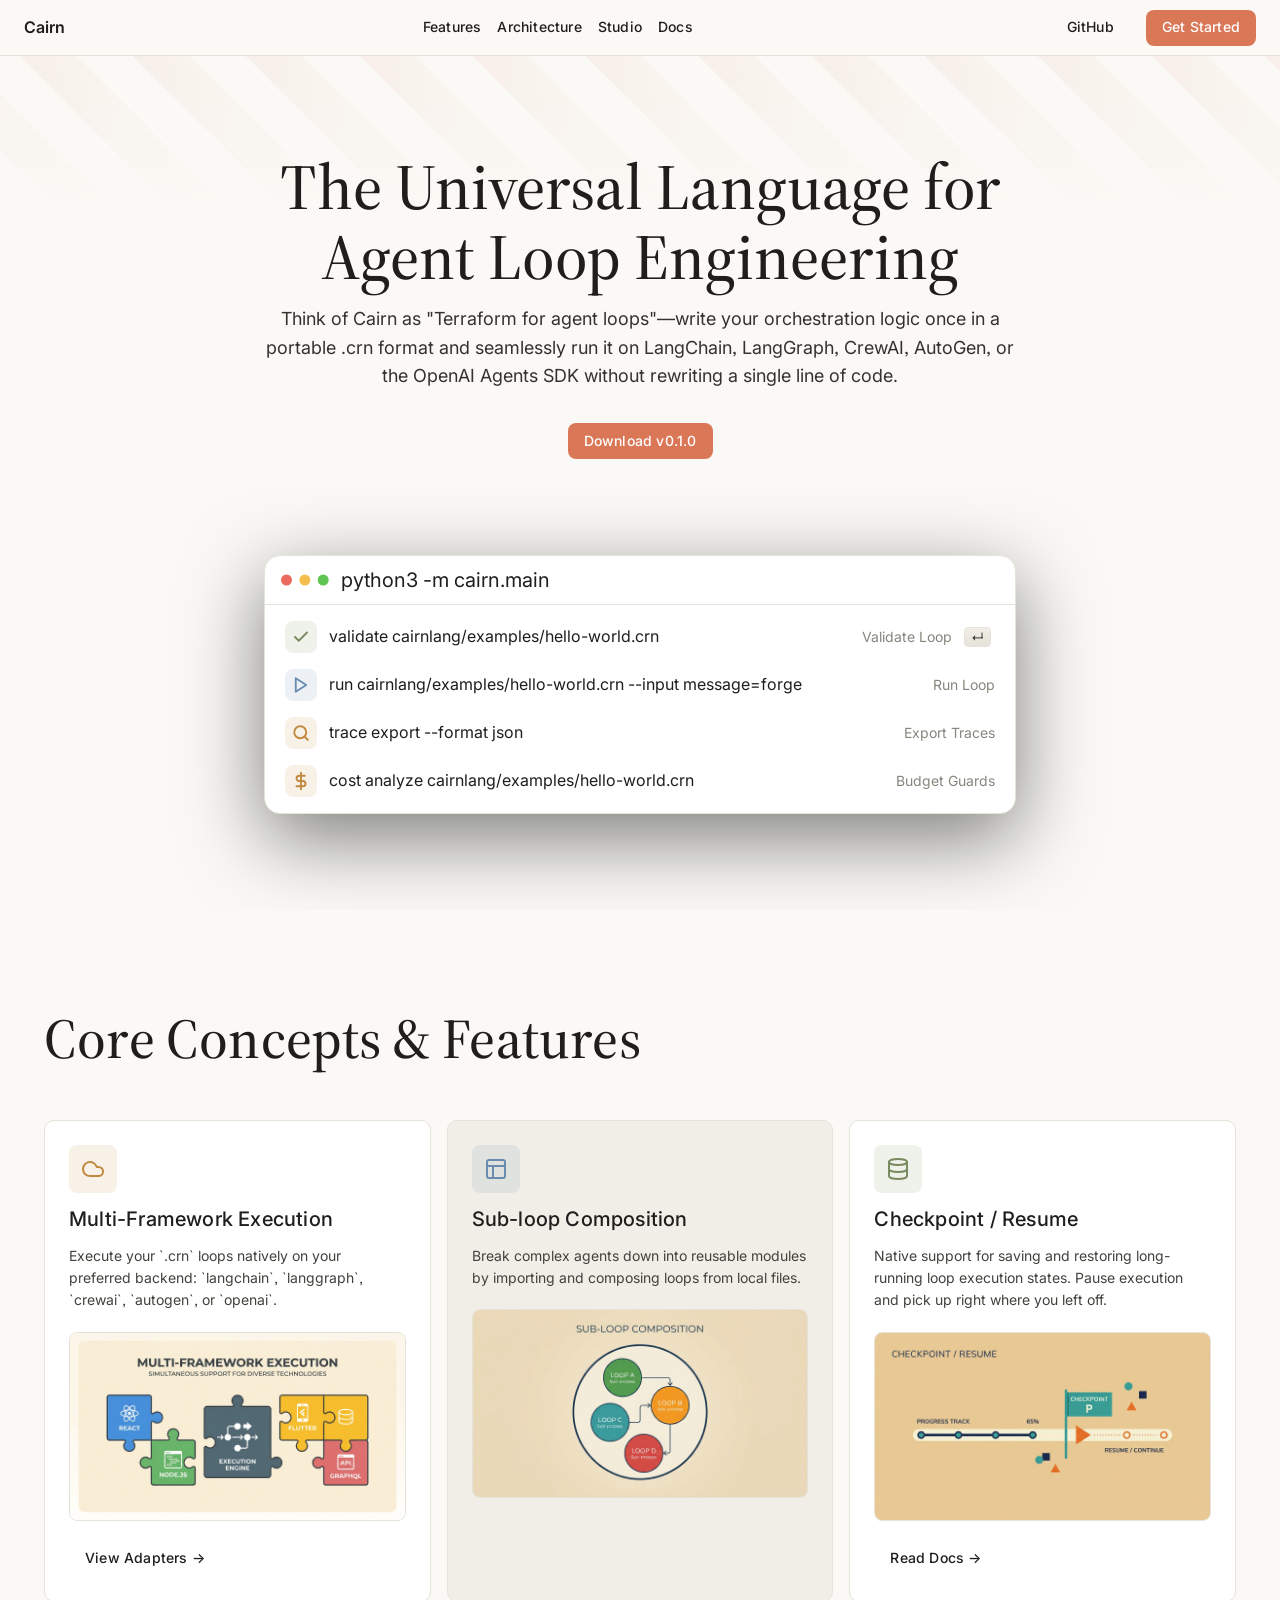
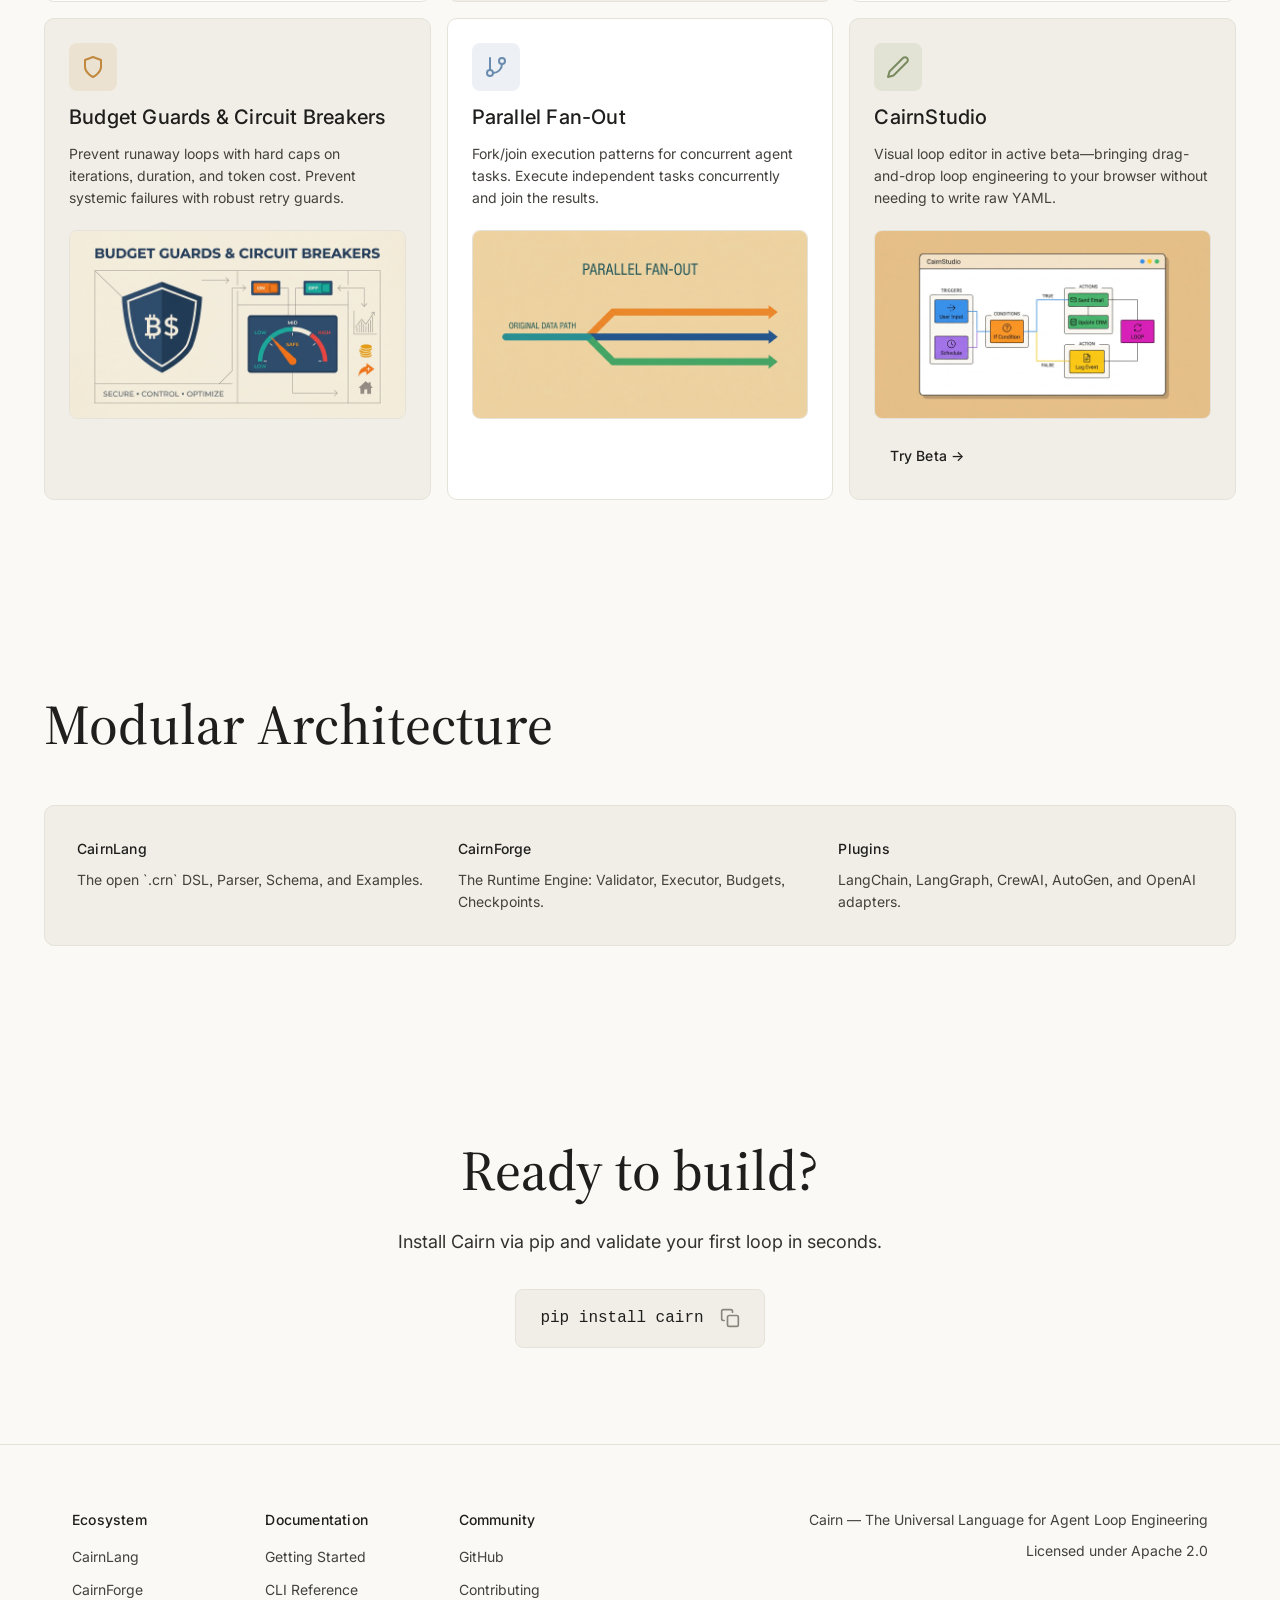
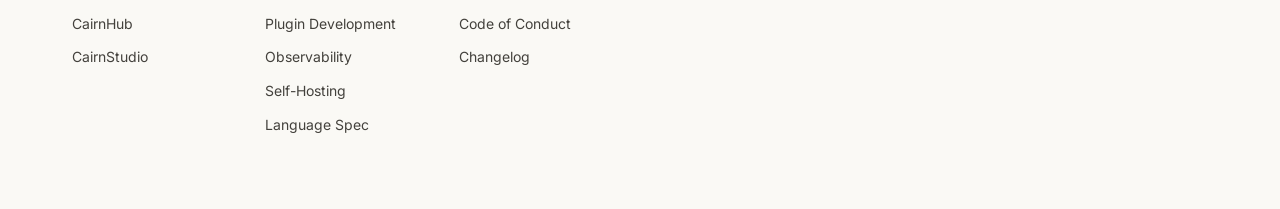
==== commit be2fc990: "Update feature cards with new flat vector illustrations" ====
--- a/index.html
+++ b/index.html
@@ -120,6 +120,7 @@
                     </div>
                     <h3 class="heading-md">Sub-loop Composition</h3>
                     <p class="body-sm text-mute">Break complex agents down into reusable modules by importing and composing loops from local files.</p>
+                    <img src="docs/assets/cairn_composition.jpg" alt="Sub-loop Composition Illustration" style="width: 100%; border-radius: var(--rounded-md); border: 1px solid var(--hairline); margin: 8px 0;">
                 </div>
                 
                 <div class="feature-card-dark">
@@ -128,6 +129,7 @@
                     </div>
                     <h3 class="heading-md">Checkpoint / Resume</h3>
                     <p class="body-sm text-mute">Native support for saving and restoring long-running loop execution states. Pause execution and pick up right where you left off.</p>
+                    <img src="docs/assets/cairn_checkpoint.jpg" alt="Checkpoint Illustration" style="width: 100%; border-radius: var(--rounded-md); border: 1px solid var(--hairline); margin: 8px 0;">
                     <a href="https://github.com/prantikmedhi/cairn/blob/main/docs/getting-started.md" class="button-secondary" style="margin-top: auto; align-self: flex-start;" target="_blank" rel="noopener noreferrer">Read Docs →</a>
                 </div>
 
@@ -137,6 +139,7 @@
                     </div>
                     <h3 class="heading-md">Budget Guards & Circuit Breakers</h3>
                     <p class="body-sm text-mute">Prevent runaway loops with hard caps on iterations, duration, and token cost. Prevent systemic failures with robust retry guards.</p>
+                    <img src="docs/assets/cairn_budget.jpg" alt="Budget Guards Illustration" style="width: 100%; border-radius: var(--rounded-md); border: 1px solid var(--hairline); margin: 8px 0;">
                 </div>
                 
                 <div class="feature-card-dark">
@@ -145,6 +148,7 @@
                     </div>
                     <h3 class="heading-md">Parallel Fan-Out</h3>
                     <p class="body-sm text-mute">Fork/join execution patterns for concurrent agent tasks. Execute independent tasks concurrently and join the results.</p>
+                    <img src="docs/assets/cairn_fanout.jpg" alt="Parallel Fan-Out Illustration" style="width: 100%; border-radius: var(--rounded-md); border: 1px solid var(--hairline); margin: 8px 0;">
                 </div>
                 
                 <div class="feature-card-dark" style="background-color: var(--surface-elevated);" id="studio">
